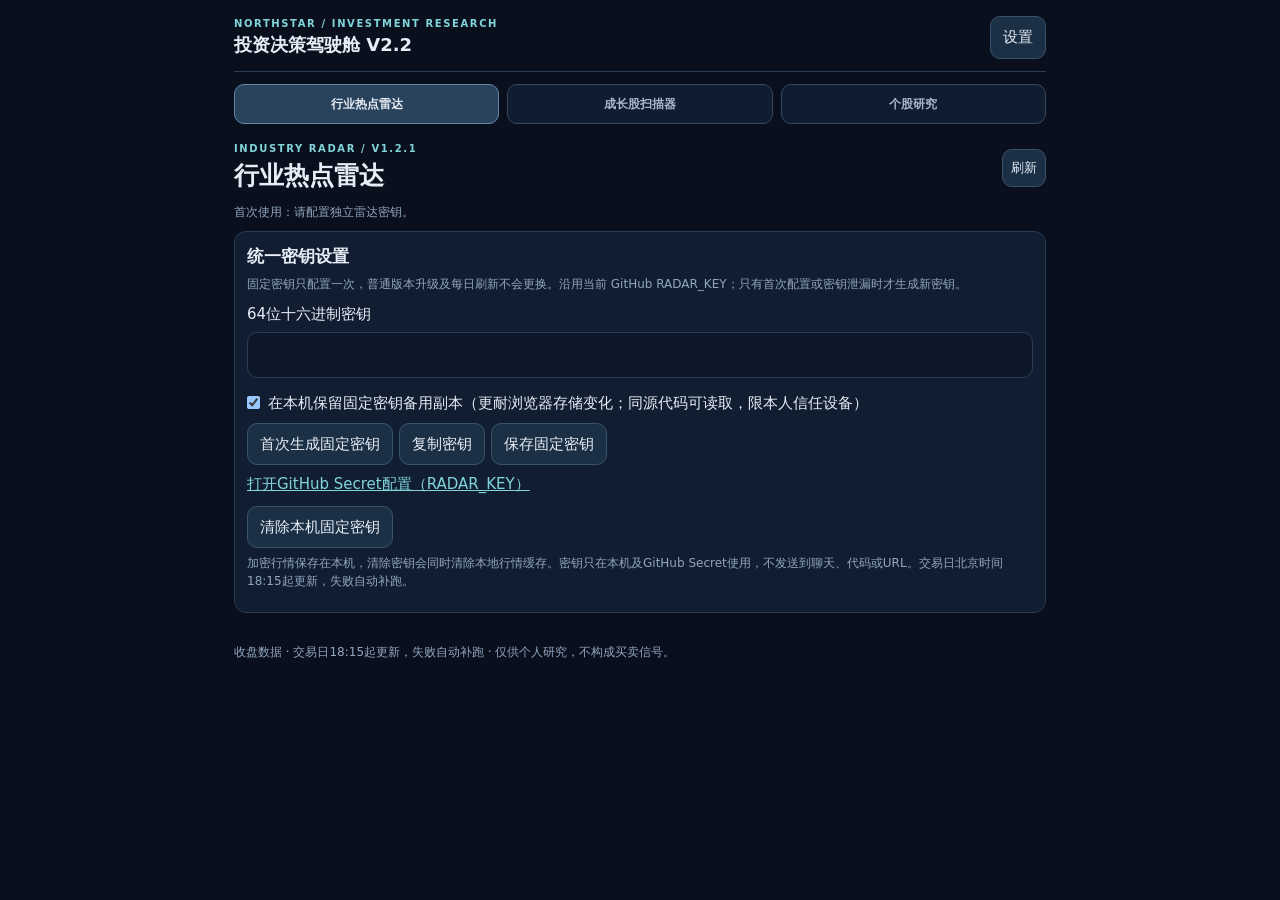
==== index.html @ 95a6fda1 "release: initialize empty watchlist once on main without resetting existing pool" ====
<!doctype html>
<html lang="zh-CN"><head>
<meta charset="UTF-8"><meta name="viewport" content="width=device-width,initial-scale=1,viewport-fit=cover">
<meta name="theme-color" content="#0b1324"><meta name="apple-mobile-web-app-capable" content="yes">
<meta name="apple-mobile-web-app-status-bar-style" content="black-translucent">
<meta name="apple-mobile-web-app-title" content="投资驾驶舱"><meta name="description" content="个人投资研究平台：行业热点雷达、成长股扫描器与个股研究">
<link rel="manifest" href="./manifest.webmanifest"><link rel="apple-touch-icon" href="./assets/icon-192.png">
<link rel="icon" href="./assets/icon.svg" type="image/svg+xml"><link rel="stylesheet" href="./radar-ui.css?v=2.2.0">
<title>投资决策驾驶舱</title></head><body>
<header class="radar-header"><div><div class="radar-eyebrow">NORTHSTAR / INVESTMENT RESEARCH</div><strong>投资决策驾驶舱 V2.2</strong></div><button id="settingsToggle" type="button" aria-label="设置" aria-expanded="false" aria-controls="radarSettings">设置</button></header><nav class="module-nav" aria-label="研究模块"><a href="./index.html" aria-current="page">行业热点雷达</a><a href="./growth.html">成长股扫描器</a><a href="./company.html">个股研究</a></nav>
<main id="radarRoot">
<div class="radar-row radar-title"><div><div class="radar-eyebrow">INDUSTRY RADAR / V1.2.1</div><h1>行业热点雷达</h1></div><button id="radarReload" type="button" class="radar-chip">刷新</button></div>
<p id="radarStatus" class="radar-muted" role="status">读取本机密钥…</p>
<section id="radarSettings" class="radar-panel" hidden><h2>统一密钥设置</h2><p class="radar-muted">固定密钥只配置一次，普通版本升级及每日刷新不会更换。沿用当前 GitHub RADAR_KEY；只有首次配置或密钥泄漏时才生成新密钥。</p><label for="radarKeyInput">64位十六进制密钥</label><input id="radarKeyInput" type="password" autocomplete="off" autocapitalize="off" spellcheck="false"><label style="display:flex;align-items:flex-start;gap:8px;margin:8px 0"><input id="radarRemember" type="checkbox" checked style="width:auto;margin:4px 0">在本机保留固定密钥备用副本（更耐浏览器存储变化；同源代码可读取，限本人信任设备）</label><div class="radar-actions"><button id="radarGenerate" type="button">首次生成固定密钥</button><button id="radarCopy" type="button">复制密钥</button><button id="radarSave" type="button">保存固定密钥</button></div><p><a href="https://github.com/winterous-bot/investment-cockpit/settings/secrets/actions/new" target="_blank" rel="noopener noreferrer">打开GitHub Secret配置（RADAR_KEY）</a></p><button id="radarClear" type="button">清除本机固定密钥</button><p class="radar-muted">加密行情保存在本机，清除密钥会同时清除本地行情缓存。密钥只在本机及GitHub Secret使用，不发送到聊天、代码或URL。交易日北京时间18:15起更新，失败自动补跑。</p></section>
<div id="radarContent"><p class="radar-muted">正在读取行业快照…</p></div>
<footer class="radar-muted">收盘数据 · 交易日18:15起更新，失败自动补跑 · 仅供个人研究，不构成买卖信号。</footer>
</main><script src="./snapshot-store.js?v=2.2.0" defer></script><script src="./watchlist-link.js?v=2.2.0" defer></script><script src="./radar-view.js?v=2.2.0" defer></script><script src="./industry-radar.js?v=2.2.0" defer></script></body></html>
---- radar-ui.css ----
:root{color-scheme:dark;--bg:#090f1c;--panel:#111e31;--line:#283c55;--text:#e6edf6;--muted:#91a6bf;--accent:#81d4da}
*{box-sizing:border-box}body{margin:0;background:var(--bg);color:var(--text);font:15px/1.5 system-ui,-apple-system,sans-serif;max-width:840px;margin-inline:auto;padding:env(safe-area-inset-top) max(14px,env(safe-area-inset-right)) env(safe-area-inset-bottom) max(14px,env(safe-area-inset-left))}
button,input{font:inherit;color:var(--text)}button{cursor:pointer;background:#1c3045;border:1px solid #39536a;border-radius:10px;padding:9px 12px}button:focus-visible,input:focus-visible,a:focus-visible{outline:2px solid var(--accent);outline-offset:2px}input{width:100%;background:#0c1727;border:1px solid var(--line);border-radius:10px;padding:11px;margin:6px 0}a{color:var(--accent)}[hidden]{display:none!important}h1{font-size:25px;line-height:1.2;margin:5px 0}h2{font-size:17px;margin:0}h3{font-size:15px;margin:5px 0 8px}p{margin:6px 0 10px}.radar-header{display:flex;justify-content:space-between;align-items:center;gap:10px;padding:16px 0 12px;border-bottom:1px solid var(--line)}.radar-header strong{font-size:18px}.radar-eyebrow{font-size:10px;font-weight:700;letter-spacing:1.6px;color:var(--accent)}.radar-title{margin:17px 0 7px}.radar-muted{color:var(--muted);font-size:12px}.radar-row{display:flex;align-items:center;justify-content:space-between;gap:8px}.radar-row b{font-size:16px}.radar-row strong{font-size:19px;white-space:nowrap;font-variant-numeric:tabular-nums}.radar-panel{background:var(--panel);border:1px solid var(--line);border-radius:12px;padding:12px;margin:10px 0}.radar-controls{position:sticky;top:0;z-index:2;background:var(--bg);padding:8px 0}.radar-levels,.radar-tabs,.radar-actions{display:flex;gap:6px;flex-wrap:wrap;margin-bottom:8px}.radar-levels .radar-chip{flex:1}.radar-tabs{display:grid;grid-template-columns:repeat(3,minmax(0,1fr))}.radar-chip{font-size:13px;min-height:38px;padding:7px 8px}.radar-chip.selected{background:var(--accent);color:#0b2531;border-color:var(--accent);font-weight:700}.radar-industry{display:block;width:100%;text-align:left;background:#0d1828;border:1px solid var(--line);border-radius:10px;margin:8px 0;padding:11px}.radar-metrics{display:grid;grid-template-columns:repeat(3,minmax(0,1fr));gap:6px;margin-top:8px}.radar-metric{display:flex;flex-direction:column;min-width:0}.radar-metric b{font-size:15px;font-variant-numeric:tabular-nums;white-space:nowrap}.radar-tags{display:flex;gap:4px;flex-wrap:wrap;margin-top:5px}.radar-tag{font-size:11px;color:var(--accent);border:1px solid var(--line);border-radius:5px;padding:1px 5px}.radar-up{color:#f18d89}.radar-down{color:#78c7a8}.radar-empty{border:1px dashed var(--line);padding:12px;border-radius:8px;color:var(--muted);margin:10px 0}.radar-dialog{background:var(--bg);border:1px solid var(--line);border-radius:14px;color:var(--text);width:min(94vw,740px);max-height:88dvh;padding:14px;overflow:auto}.radar-dialog::backdrop{background:#000a}.radar-dialog>button{float:right}.radar-dialog h2{padding-right:65px}.radar-range{display:flex;justify-content:space-between;font-size:11px;color:var(--muted)}.radar-stock,.radar-history{display:flex;flex-direction:column;gap:3px;border-bottom:1px solid var(--line);padding:8px 0}.radar-stock:last-child,.radar-history:last-child{border-bottom:0}footer{padding:20px 0 30px}@media(min-width:600px){.radar-tabs{grid-template-columns:repeat(5,minmax(0,1fr))}}

.module-nav{display:grid;grid-template-columns:repeat(3,minmax(0,1fr));gap:8px;margin:12px 0 4px}.module-nav a{text-align:center;text-decoration:none;color:#a7b8ca;background:#101d30;border:1px solid #344962;padding:10px 3px;border-radius:10px;font-size:12px;font-weight:600}.module-nav a[aria-current=page]{color:#e6edf6;background:#29435c;border-color:#6387ab}.radar-tabs .radar-chip{background:#25263e;border-color:#4b466a;color:#c5bce9}.radar-tabs .radar-chip.selected{background:#b8a4eb;border-color:#b8a4eb;color:#24183d;font-weight:700}.radar-levels{padding-bottom:7px;border-bottom:1px solid var(--line)}
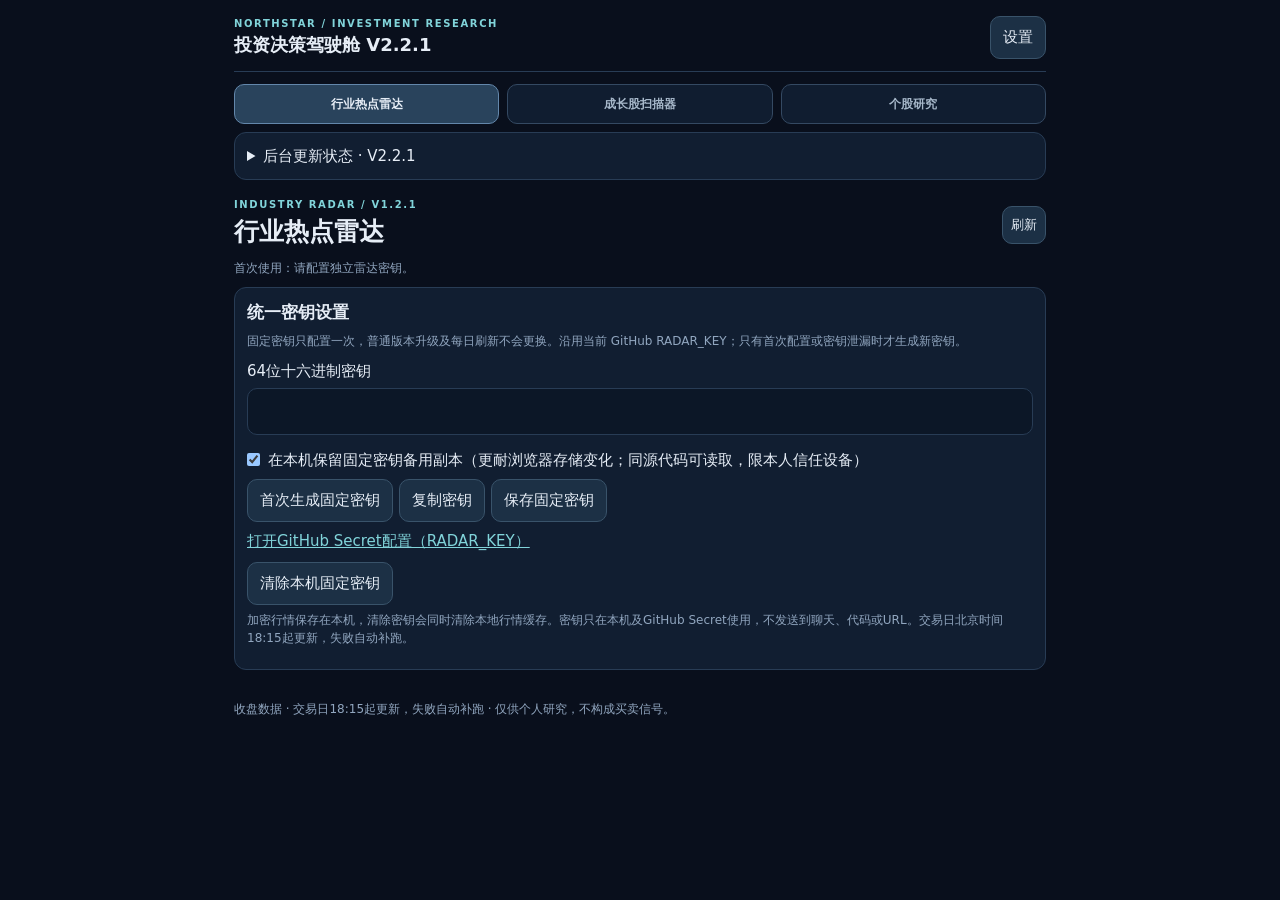
==== commit aee79c3d: "feat: V2.2.1 unified research refresh, authenticated freshness and recovery" ====
--- a/index.html
+++ b/index.html
@@ -5,13 +5,13 @@
 <meta name="apple-mobile-web-app-status-bar-style" content="black-translucent">
 <meta name="apple-mobile-web-app-title" content="投资驾驶舱"><meta name="description" content="个人投资研究平台：行业热点雷达、成长股扫描器与个股研究">
 <link rel="manifest" href="./manifest.webmanifest"><link rel="apple-touch-icon" href="./assets/icon-192.png">
-<link rel="icon" href="./assets/icon.svg" type="image/svg+xml"><link rel="stylesheet" href="./radar-ui.css?v=2.2.0">
+<link rel="icon" href="./assets/icon.svg" type="image/svg+xml"><link rel="stylesheet" href="./radar-ui.css?v=2.2.1">
 <title>投资决策驾驶舱</title></head><body>
-<header class="radar-header"><div><div class="radar-eyebrow">NORTHSTAR / INVESTMENT RESEARCH</div><strong>投资决策驾驶舱 V2.2</strong></div><button id="settingsToggle" type="button" aria-label="设置" aria-expanded="false" aria-controls="radarSettings">设置</button></header><nav class="module-nav" aria-label="研究模块"><a href="./index.html" aria-current="page">行业热点雷达</a><a href="./growth.html">成长股扫描器</a><a href="./company.html">个股研究</a></nav>
+<header class="radar-header"><div><div class="radar-eyebrow">NORTHSTAR / INVESTMENT RESEARCH</div><strong>投资决策驾驶舱 V2.2.1</strong></div><button id="settingsToggle" type="button" aria-label="设置" aria-expanded="false" aria-controls="radarSettings">设置</button></header><nav class="module-nav" aria-label="研究模块"><a href="./index.html" aria-current="page">行业热点雷达</a><a href="./growth.html">成长股扫描器</a><a href="./company.html">个股研究</a></nav>
 <main id="radarRoot">
 <div class="radar-row radar-title"><div><div class="radar-eyebrow">INDUSTRY RADAR / V1.2.1</div><h1>行业热点雷达</h1></div><button id="radarReload" type="button" class="radar-chip">刷新</button></div>
 <p id="radarStatus" class="radar-muted" role="status">读取本机密钥…</p>
 <section id="radarSettings" class="radar-panel" hidden><h2>统一密钥设置</h2><p class="radar-muted">固定密钥只配置一次，普通版本升级及每日刷新不会更换。沿用当前 GitHub RADAR_KEY；只有首次配置或密钥泄漏时才生成新密钥。</p><label for="radarKeyInput">64位十六进制密钥</label><input id="radarKeyInput" type="password" autocomplete="off" autocapitalize="off" spellcheck="false"><label style="display:flex;align-items:flex-start;gap:8px;margin:8px 0"><input id="radarRemember" type="checkbox" checked style="width:auto;margin:4px 0">在本机保留固定密钥备用副本（更耐浏览器存储变化；同源代码可读取，限本人信任设备）</label><div class="radar-actions"><button id="radarGenerate" type="button">首次生成固定密钥</button><button id="radarCopy" type="button">复制密钥</button><button id="radarSave" type="button">保存固定密钥</button></div><p><a href="https://github.com/winterous-bot/investment-cockpit/settings/secrets/actions/new" target="_blank" rel="noopener noreferrer">打开GitHub Secret配置（RADAR_KEY）</a></p><button id="radarClear" type="button">清除本机固定密钥</button><p class="radar-muted">加密行情保存在本机，清除密钥会同时清除本地行情缓存。密钥只在本机及GitHub Secret使用，不发送到聊天、代码或URL。交易日北京时间18:15起更新，失败自动补跑。</p></section>
 <div id="radarContent"><p class="radar-muted">正在读取行业快照…</p></div>
 <footer class="radar-muted">收盘数据 · 交易日18:15起更新，失败自动补跑 · 仅供个人研究，不构成买卖信号。</footer>
-</main><script src="./snapshot-store.js?v=2.2.0" defer></script><script src="./watchlist-link.js?v=2.2.0" defer></script><script src="./radar-view.js?v=2.2.0" defer></script><script src="./industry-radar.js?v=2.2.0" defer></script></body></html>
+</main><script src="./snapshot-store.js?v=2.2.1" defer></script><script src="./watchlist-link.js?v=2.2.1" defer></script><script src="./radar-view.js?v=2.2.1" defer></script><script src="./industry-radar.js?v=2.2.1" defer></script><script src="./update-status.js?v=2.2.1" defer></script></body></html>
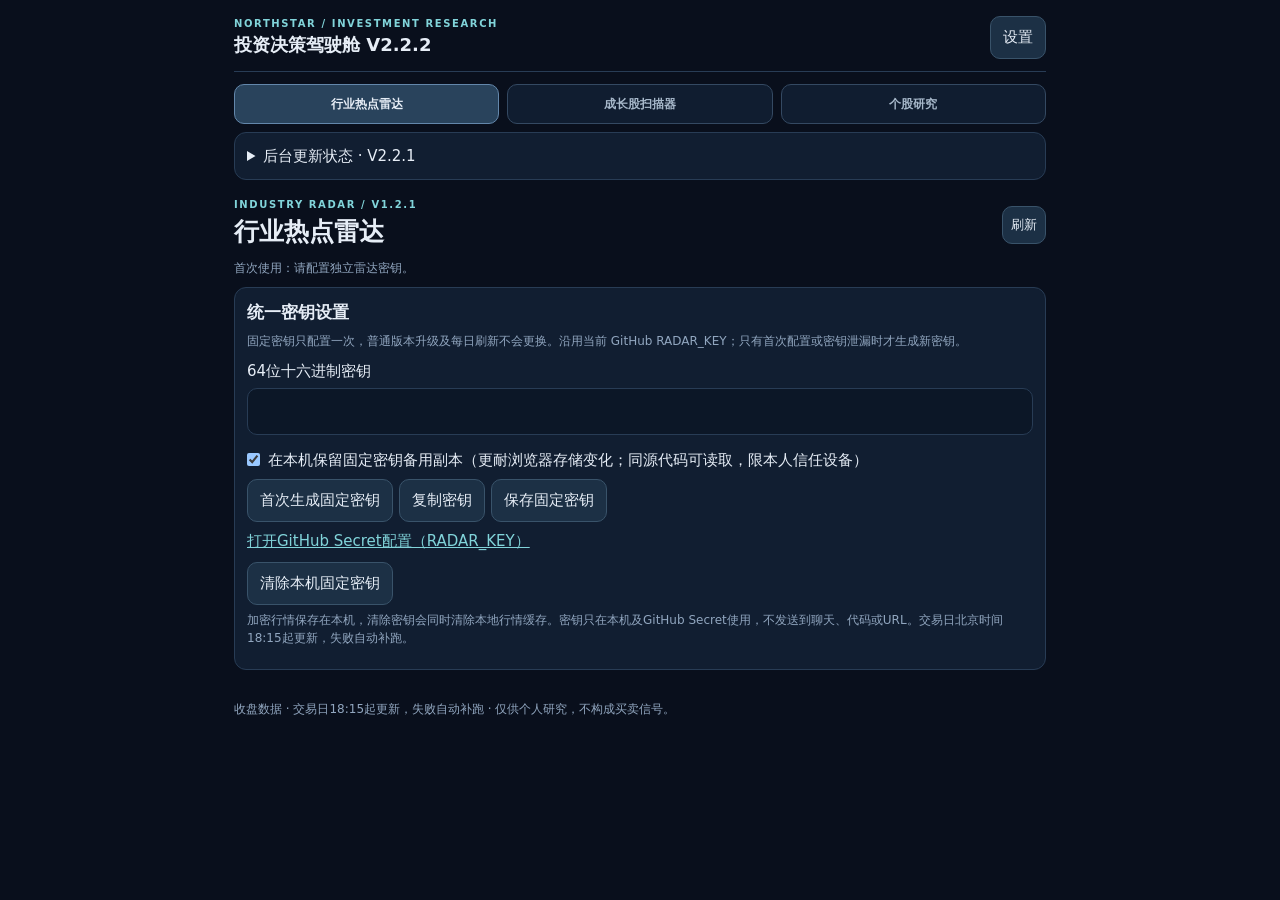
==== commit e10edc9b: "feat: watchlist V1.2 signed one-click sync gateway and mobile pending state" ====
--- a/index.html
+++ b/index.html
@@ -5,13 +5,13 @@
 <meta name="apple-mobile-web-app-status-bar-style" content="black-translucent">
 <meta name="apple-mobile-web-app-title" content="投资驾驶舱"><meta name="description" content="个人投资研究平台：行业热点雷达、成长股扫描器与个股研究">
 <link rel="manifest" href="./manifest.webmanifest"><link rel="apple-touch-icon" href="./assets/icon-192.png">
-<link rel="icon" href="./assets/icon.svg" type="image/svg+xml"><link rel="stylesheet" href="./radar-ui.css?v=2.2.1">
+<link rel="icon" href="./assets/icon.svg" type="image/svg+xml"><link rel="stylesheet" href="./radar-ui.css?v=2.2.2">
 <title>投资决策驾驶舱</title></head><body>
-<header class="radar-header"><div><div class="radar-eyebrow">NORTHSTAR / INVESTMENT RESEARCH</div><strong>投资决策驾驶舱 V2.2.1</strong></div><button id="settingsToggle" type="button" aria-label="设置" aria-expanded="false" aria-controls="radarSettings">设置</button></header><nav class="module-nav" aria-label="研究模块"><a href="./index.html" aria-current="page">行业热点雷达</a><a href="./growth.html">成长股扫描器</a><a href="./company.html">个股研究</a></nav>
+<header class="radar-header"><div><div class="radar-eyebrow">NORTHSTAR / INVESTMENT RESEARCH</div><strong>投资决策驾驶舱 V2.2.2</strong></div><button id="settingsToggle" type="button" aria-label="设置" aria-expanded="false" aria-controls="radarSettings">设置</button></header><nav class="module-nav" aria-label="研究模块"><a href="./index.html" aria-current="page">行业热点雷达</a><a href="./growth.html">成长股扫描器</a><a href="./company.html">个股研究</a></nav>
 <main id="radarRoot">
 <div class="radar-row radar-title"><div><div class="radar-eyebrow">INDUSTRY RADAR / V1.2.1</div><h1>行业热点雷达</h1></div><button id="radarReload" type="button" class="radar-chip">刷新</button></div>
 <p id="radarStatus" class="radar-muted" role="status">读取本机密钥…</p>
 <section id="radarSettings" class="radar-panel" hidden><h2>统一密钥设置</h2><p class="radar-muted">固定密钥只配置一次，普通版本升级及每日刷新不会更换。沿用当前 GitHub RADAR_KEY；只有首次配置或密钥泄漏时才生成新密钥。</p><label for="radarKeyInput">64位十六进制密钥</label><input id="radarKeyInput" type="password" autocomplete="off" autocapitalize="off" spellcheck="false"><label style="display:flex;align-items:flex-start;gap:8px;margin:8px 0"><input id="radarRemember" type="checkbox" checked style="width:auto;margin:4px 0">在本机保留固定密钥备用副本（更耐浏览器存储变化；同源代码可读取，限本人信任设备）</label><div class="radar-actions"><button id="radarGenerate" type="button">首次生成固定密钥</button><button id="radarCopy" type="button">复制密钥</button><button id="radarSave" type="button">保存固定密钥</button></div><p><a href="https://github.com/winterous-bot/investment-cockpit/settings/secrets/actions/new" target="_blank" rel="noopener noreferrer">打开GitHub Secret配置（RADAR_KEY）</a></p><button id="radarClear" type="button">清除本机固定密钥</button><p class="radar-muted">加密行情保存在本机，清除密钥会同时清除本地行情缓存。密钥只在本机及GitHub Secret使用，不发送到聊天、代码或URL。交易日北京时间18:15起更新，失败自动补跑。</p></section>
 <div id="radarContent"><p class="radar-muted">正在读取行业快照…</p></div>
 <footer class="radar-muted">收盘数据 · 交易日18:15起更新，失败自动补跑 · 仅供个人研究，不构成买卖信号。</footer>
-</main><script src="./snapshot-store.js?v=2.2.1" defer></script><script src="./watchlist-link.js?v=2.2.1" defer></script><script src="./radar-view.js?v=2.2.1" defer></script><script src="./industry-radar.js?v=2.2.1" defer></script><script src="./update-status.js?v=2.2.1" defer></script></body></html>
+</main><script src="./snapshot-store.js?v=2.2.2" defer></script><script src="./watchlist-link.js?v=2.2.2" defer></script><script src="./radar-view.js?v=2.2.2" defer></script><script src="./industry-radar.js?v=2.2.2" defer></script><script src="./update-status.js?v=2.2.2" defer></script></body></html>
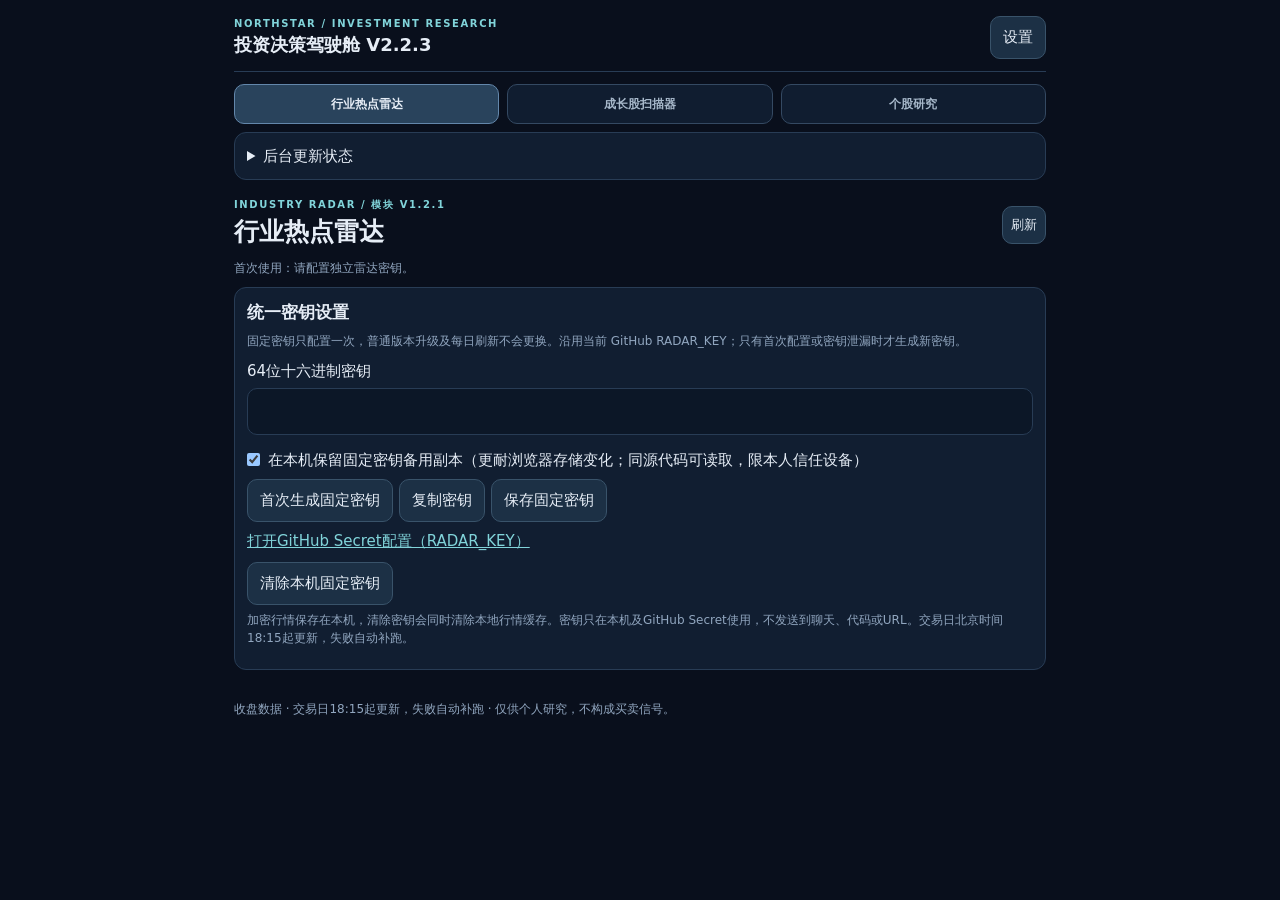
==== commit 28305001: "release: V2.2.3 maintenance consistency and safe local state cleanup" ====
--- a/index.html
+++ b/index.html
@@ -5,13 +5,13 @@
 <meta name="apple-mobile-web-app-status-bar-style" content="black-translucent">
 <meta name="apple-mobile-web-app-title" content="投资驾驶舱"><meta name="description" content="个人投资研究平台：行业热点雷达、成长股扫描器与个股研究">
 <link rel="manifest" href="./manifest.webmanifest"><link rel="apple-touch-icon" href="./assets/icon-192.png">
-<link rel="icon" href="./assets/icon.svg" type="image/svg+xml"><link rel="stylesheet" href="./radar-ui.css?v=2.2.2">
+<link rel="icon" href="./assets/icon.svg" type="image/svg+xml"><link rel="stylesheet" href="./radar-ui.css?v=2.2.3">
 <title>投资决策驾驶舱</title></head><body>
-<header class="radar-header"><div><div class="radar-eyebrow">NORTHSTAR / INVESTMENT RESEARCH</div><strong>投资决策驾驶舱 V2.2.2</strong></div><button id="settingsToggle" type="button" aria-label="设置" aria-expanded="false" aria-controls="radarSettings">设置</button></header><nav class="module-nav" aria-label="研究模块"><a href="./index.html" aria-current="page">行业热点雷达</a><a href="./growth.html">成长股扫描器</a><a href="./company.html">个股研究</a></nav>
+<header class="radar-header"><div><div class="radar-eyebrow">NORTHSTAR / INVESTMENT RESEARCH</div><strong>投资决策驾驶舱 V2.2.3</strong></div><button id="settingsToggle" type="button" aria-label="设置" aria-expanded="false" aria-controls="radarSettings">设置</button></header><nav class="module-nav" aria-label="研究模块"><a href="./index.html" aria-current="page">行业热点雷达</a><a href="./growth.html">成长股扫描器</a><a href="./company.html">个股研究</a></nav>
 <main id="radarRoot">
-<div class="radar-row radar-title"><div><div class="radar-eyebrow">INDUSTRY RADAR / V1.2.1</div><h1>行业热点雷达</h1></div><button id="radarReload" type="button" class="radar-chip">刷新</button></div>
+<div class="radar-row radar-title"><div><div class="radar-eyebrow">INDUSTRY RADAR / 模块 V1.2.1</div><h1>行业热点雷达</h1></div><button id="radarReload" type="button" class="radar-chip">刷新</button></div>
 <p id="radarStatus" class="radar-muted" role="status">读取本机密钥…</p>
 <section id="radarSettings" class="radar-panel" hidden><h2>统一密钥设置</h2><p class="radar-muted">固定密钥只配置一次，普通版本升级及每日刷新不会更换。沿用当前 GitHub RADAR_KEY；只有首次配置或密钥泄漏时才生成新密钥。</p><label for="radarKeyInput">64位十六进制密钥</label><input id="radarKeyInput" type="password" autocomplete="off" autocapitalize="off" spellcheck="false"><label style="display:flex;align-items:flex-start;gap:8px;margin:8px 0"><input id="radarRemember" type="checkbox" checked style="width:auto;margin:4px 0">在本机保留固定密钥备用副本（更耐浏览器存储变化；同源代码可读取，限本人信任设备）</label><div class="radar-actions"><button id="radarGenerate" type="button">首次生成固定密钥</button><button id="radarCopy" type="button">复制密钥</button><button id="radarSave" type="button">保存固定密钥</button></div><p><a href="https://github.com/winterous-bot/investment-cockpit/settings/secrets/actions/new" target="_blank" rel="noopener noreferrer">打开GitHub Secret配置（RADAR_KEY）</a></p><button id="radarClear" type="button">清除本机固定密钥</button><p class="radar-muted">加密行情保存在本机，清除密钥会同时清除本地行情缓存。密钥只在本机及GitHub Secret使用，不发送到聊天、代码或URL。交易日北京时间18:15起更新，失败自动补跑。</p></section>
 <div id="radarContent"><p class="radar-muted">正在读取行业快照…</p></div>
 <footer class="radar-muted">收盘数据 · 交易日18:15起更新，失败自动补跑 · 仅供个人研究，不构成买卖信号。</footer>
-</main><script src="./snapshot-store.js?v=2.2.2" defer></script><script src="./watchlist-link.js?v=2.2.2" defer></script><script src="./radar-view.js?v=2.2.2" defer></script><script src="./industry-radar.js?v=2.2.2" defer></script><script src="./update-status.js?v=2.2.2" defer></script></body></html>
+</main><script src="./snapshot-store.js?v=2.2.3" defer></script><script src="./watchlist-link.js?v=2.2.3" defer></script><script src="./radar-view.js?v=2.2.3" defer></script><script src="./industry-radar.js?v=2.2.3" defer></script><script src="./update-status.js?v=2.2.3" defer></script></body></html>
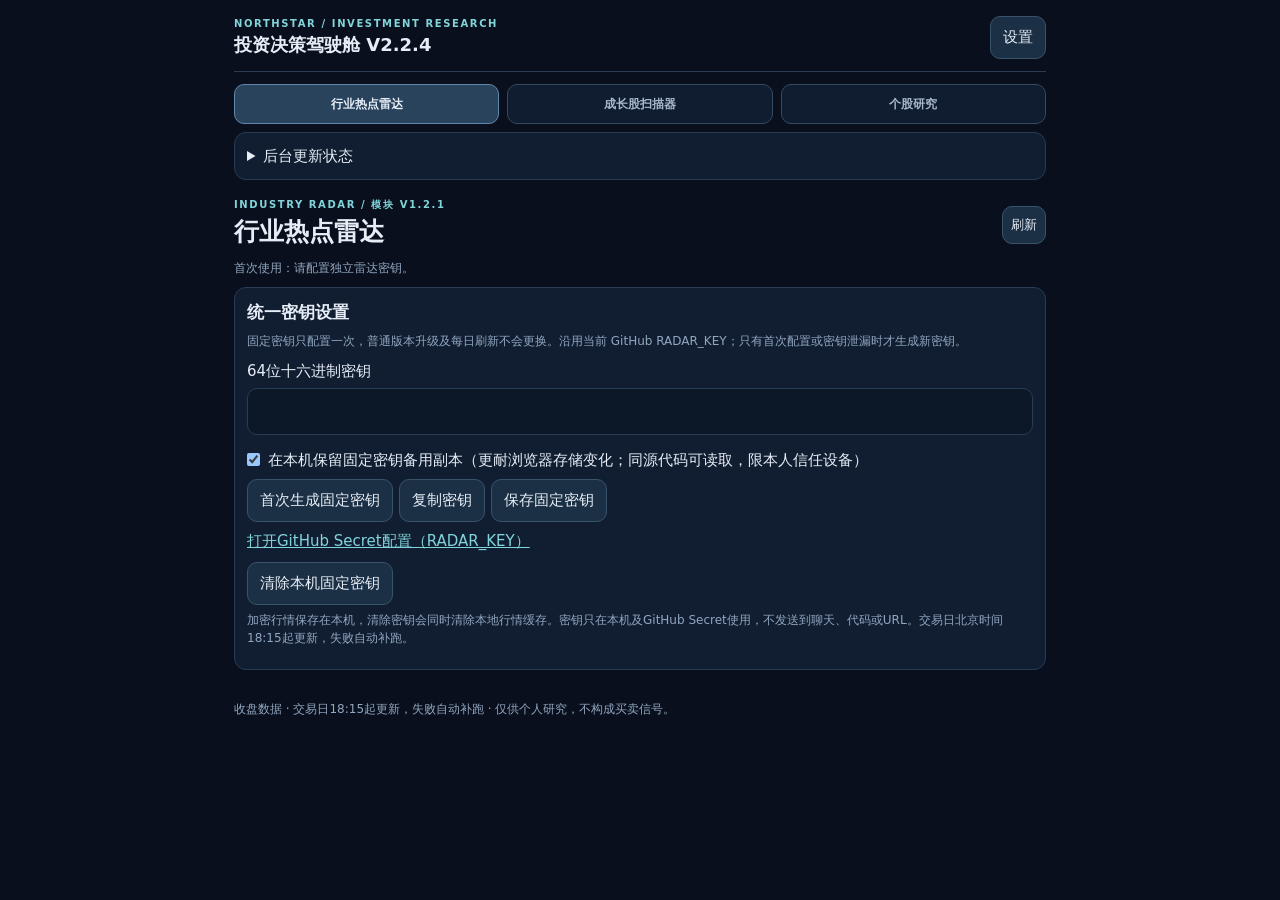
==== commit 0be6d053: "release: V2.2.4 collapse growth scanner advanced filters by default" ====
--- a/index.html
+++ b/index.html
@@ -5,13 +5,13 @@
 <meta name="apple-mobile-web-app-status-bar-style" content="black-translucent">
 <meta name="apple-mobile-web-app-title" content="投资驾驶舱"><meta name="description" content="个人投资研究平台：行业热点雷达、成长股扫描器与个股研究">
 <link rel="manifest" href="./manifest.webmanifest"><link rel="apple-touch-icon" href="./assets/icon-192.png">
-<link rel="icon" href="./assets/icon.svg" type="image/svg+xml"><link rel="stylesheet" href="./radar-ui.css?v=2.2.3">
+<link rel="icon" href="./assets/icon.svg" type="image/svg+xml"><link rel="stylesheet" href="./radar-ui.css?v=2.2.4">
 <title>投资决策驾驶舱</title></head><body>
-<header class="radar-header"><div><div class="radar-eyebrow">NORTHSTAR / INVESTMENT RESEARCH</div><strong>投资决策驾驶舱 V2.2.3</strong></div><button id="settingsToggle" type="button" aria-label="设置" aria-expanded="false" aria-controls="radarSettings">设置</button></header><nav class="module-nav" aria-label="研究模块"><a href="./index.html" aria-current="page">行业热点雷达</a><a href="./growth.html">成长股扫描器</a><a href="./company.html">个股研究</a></nav>
+<header class="radar-header"><div><div class="radar-eyebrow">NORTHSTAR / INVESTMENT RESEARCH</div><strong>投资决策驾驶舱 V2.2.4</strong></div><button id="settingsToggle" type="button" aria-label="设置" aria-expanded="false" aria-controls="radarSettings">设置</button></header><nav class="module-nav" aria-label="研究模块"><a href="./index.html" aria-current="page">行业热点雷达</a><a href="./growth.html">成长股扫描器</a><a href="./company.html">个股研究</a></nav>
 <main id="radarRoot">
 <div class="radar-row radar-title"><div><div class="radar-eyebrow">INDUSTRY RADAR / 模块 V1.2.1</div><h1>行业热点雷达</h1></div><button id="radarReload" type="button" class="radar-chip">刷新</button></div>
 <p id="radarStatus" class="radar-muted" role="status">读取本机密钥…</p>
 <section id="radarSettings" class="radar-panel" hidden><h2>统一密钥设置</h2><p class="radar-muted">固定密钥只配置一次，普通版本升级及每日刷新不会更换。沿用当前 GitHub RADAR_KEY；只有首次配置或密钥泄漏时才生成新密钥。</p><label for="radarKeyInput">64位十六进制密钥</label><input id="radarKeyInput" type="password" autocomplete="off" autocapitalize="off" spellcheck="false"><label style="display:flex;align-items:flex-start;gap:8px;margin:8px 0"><input id="radarRemember" type="checkbox" checked style="width:auto;margin:4px 0">在本机保留固定密钥备用副本（更耐浏览器存储变化；同源代码可读取，限本人信任设备）</label><div class="radar-actions"><button id="radarGenerate" type="button">首次生成固定密钥</button><button id="radarCopy" type="button">复制密钥</button><button id="radarSave" type="button">保存固定密钥</button></div><p><a href="https://github.com/winterous-bot/investment-cockpit/settings/secrets/actions/new" target="_blank" rel="noopener noreferrer">打开GitHub Secret配置（RADAR_KEY）</a></p><button id="radarClear" type="button">清除本机固定密钥</button><p class="radar-muted">加密行情保存在本机，清除密钥会同时清除本地行情缓存。密钥只在本机及GitHub Secret使用，不发送到聊天、代码或URL。交易日北京时间18:15起更新，失败自动补跑。</p></section>
 <div id="radarContent"><p class="radar-muted">正在读取行业快照…</p></div>
 <footer class="radar-muted">收盘数据 · 交易日18:15起更新，失败自动补跑 · 仅供个人研究，不构成买卖信号。</footer>
-</main><script src="./snapshot-store.js?v=2.2.3" defer></script><script src="./watchlist-link.js?v=2.2.3" defer></script><script src="./radar-view.js?v=2.2.3" defer></script><script src="./industry-radar.js?v=2.2.3" defer></script><script src="./update-status.js?v=2.2.3" defer></script></body></html>
+</main><script src="./snapshot-store.js?v=2.2.4" defer></script><script src="./watchlist-link.js?v=2.2.4" defer></script><script src="./radar-view.js?v=2.2.4" defer></script><script src="./industry-radar.js?v=2.2.4" defer></script><script src="./update-status.js?v=2.2.4" defer></script></body></html>
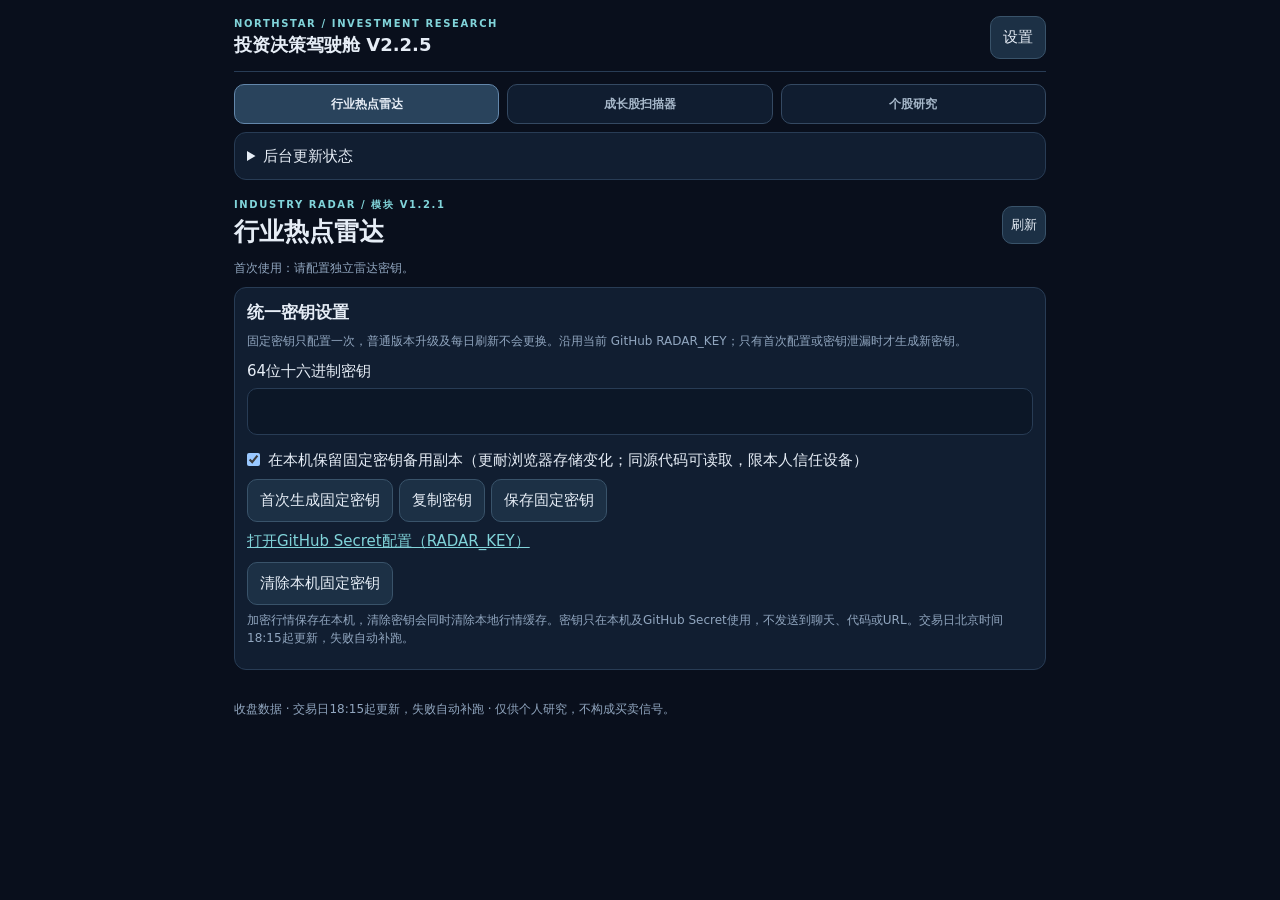
==== commit 0aa14e49: "release: V2.2.5 align growth search and sort in compact single row" ====
--- a/index.html
+++ b/index.html
@@ -5,13 +5,13 @@
 <meta name="apple-mobile-web-app-status-bar-style" content="black-translucent">
 <meta name="apple-mobile-web-app-title" content="投资驾驶舱"><meta name="description" content="个人投资研究平台：行业热点雷达、成长股扫描器与个股研究">
 <link rel="manifest" href="./manifest.webmanifest"><link rel="apple-touch-icon" href="./assets/icon-192.png">
-<link rel="icon" href="./assets/icon.svg" type="image/svg+xml"><link rel="stylesheet" href="./radar-ui.css?v=2.2.4">
+<link rel="icon" href="./assets/icon.svg" type="image/svg+xml"><link rel="stylesheet" href="./radar-ui.css?v=2.2.5">
 <title>投资决策驾驶舱</title></head><body>
-<header class="radar-header"><div><div class="radar-eyebrow">NORTHSTAR / INVESTMENT RESEARCH</div><strong>投资决策驾驶舱 V2.2.4</strong></div><button id="settingsToggle" type="button" aria-label="设置" aria-expanded="false" aria-controls="radarSettings">设置</button></header><nav class="module-nav" aria-label="研究模块"><a href="./index.html" aria-current="page">行业热点雷达</a><a href="./growth.html">成长股扫描器</a><a href="./company.html">个股研究</a></nav>
+<header class="radar-header"><div><div class="radar-eyebrow">NORTHSTAR / INVESTMENT RESEARCH</div><strong>投资决策驾驶舱 V2.2.5</strong></div><button id="settingsToggle" type="button" aria-label="设置" aria-expanded="false" aria-controls="radarSettings">设置</button></header><nav class="module-nav" aria-label="研究模块"><a href="./index.html" aria-current="page">行业热点雷达</a><a href="./growth.html">成长股扫描器</a><a href="./company.html">个股研究</a></nav>
 <main id="radarRoot">
 <div class="radar-row radar-title"><div><div class="radar-eyebrow">INDUSTRY RADAR / 模块 V1.2.1</div><h1>行业热点雷达</h1></div><button id="radarReload" type="button" class="radar-chip">刷新</button></div>
 <p id="radarStatus" class="radar-muted" role="status">读取本机密钥…</p>
 <section id="radarSettings" class="radar-panel" hidden><h2>统一密钥设置</h2><p class="radar-muted">固定密钥只配置一次，普通版本升级及每日刷新不会更换。沿用当前 GitHub RADAR_KEY；只有首次配置或密钥泄漏时才生成新密钥。</p><label for="radarKeyInput">64位十六进制密钥</label><input id="radarKeyInput" type="password" autocomplete="off" autocapitalize="off" spellcheck="false"><label style="display:flex;align-items:flex-start;gap:8px;margin:8px 0"><input id="radarRemember" type="checkbox" checked style="width:auto;margin:4px 0">在本机保留固定密钥备用副本（更耐浏览器存储变化；同源代码可读取，限本人信任设备）</label><div class="radar-actions"><button id="radarGenerate" type="button">首次生成固定密钥</button><button id="radarCopy" type="button">复制密钥</button><button id="radarSave" type="button">保存固定密钥</button></div><p><a href="https://github.com/winterous-bot/investment-cockpit/settings/secrets/actions/new" target="_blank" rel="noopener noreferrer">打开GitHub Secret配置（RADAR_KEY）</a></p><button id="radarClear" type="button">清除本机固定密钥</button><p class="radar-muted">加密行情保存在本机，清除密钥会同时清除本地行情缓存。密钥只在本机及GitHub Secret使用，不发送到聊天、代码或URL。交易日北京时间18:15起更新，失败自动补跑。</p></section>
 <div id="radarContent"><p class="radar-muted">正在读取行业快照…</p></div>
 <footer class="radar-muted">收盘数据 · 交易日18:15起更新，失败自动补跑 · 仅供个人研究，不构成买卖信号。</footer>
-</main><script src="./snapshot-store.js?v=2.2.4" defer></script><script src="./watchlist-link.js?v=2.2.4" defer></script><script src="./radar-view.js?v=2.2.4" defer></script><script src="./industry-radar.js?v=2.2.4" defer></script><script src="./update-status.js?v=2.2.4" defer></script></body></html>
+</main><script src="./snapshot-store.js?v=2.2.5" defer></script><script src="./watchlist-link.js?v=2.2.5" defer></script><script src="./radar-view.js?v=2.2.5" defer></script><script src="./industry-radar.js?v=2.2.5" defer></script><script src="./update-status.js?v=2.2.5" defer></script></body></html>
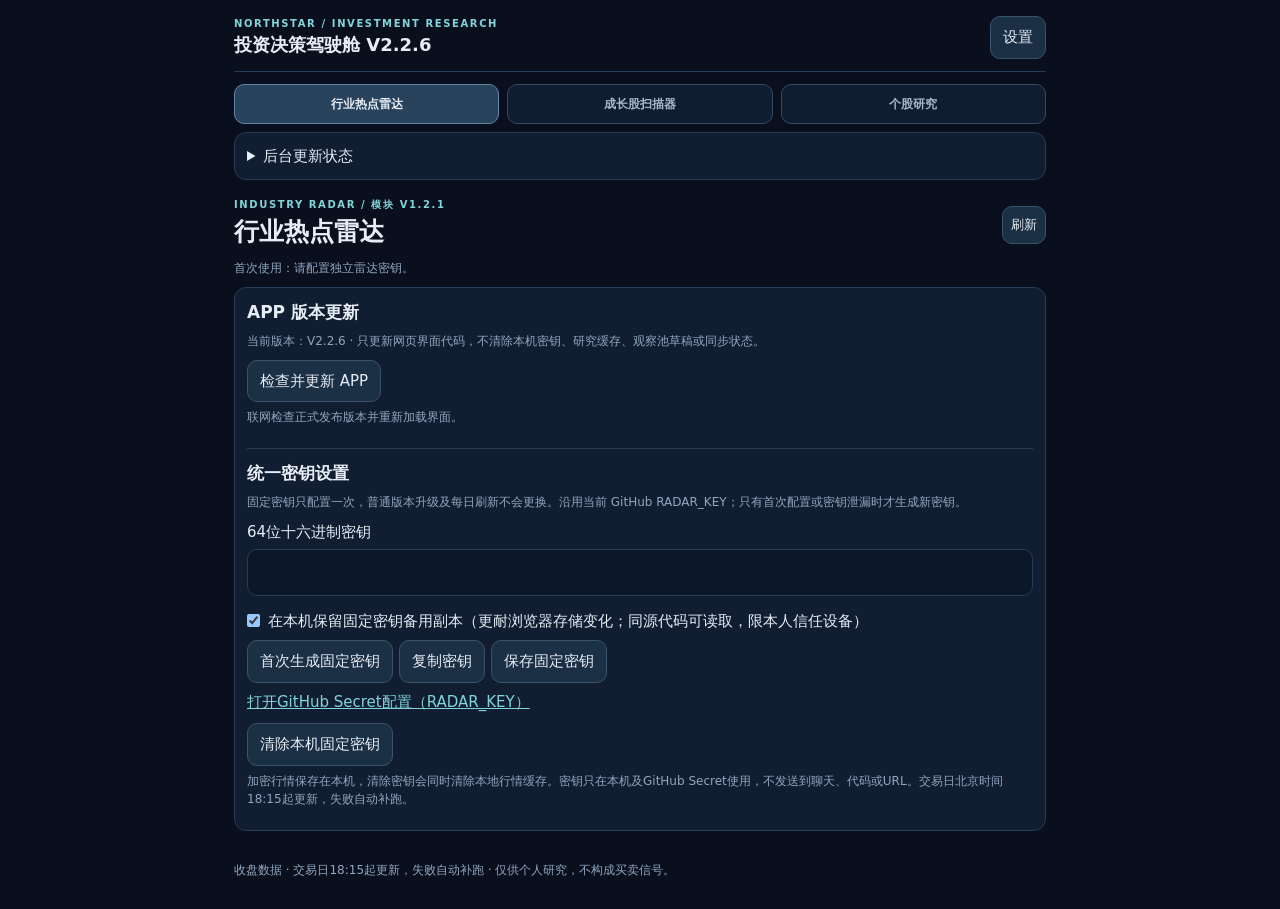
==== commit 80402641: "release: V2.2.6 add safe app code updater and fresh network navigation" ====
--- a/index.html
+++ b/index.html
@@ -5,13 +5,13 @@
 <meta name="apple-mobile-web-app-status-bar-style" content="black-translucent">
 <meta name="apple-mobile-web-app-title" content="投资驾驶舱"><meta name="description" content="个人投资研究平台：行业热点雷达、成长股扫描器与个股研究">
 <link rel="manifest" href="./manifest.webmanifest"><link rel="apple-touch-icon" href="./assets/icon-192.png">
-<link rel="icon" href="./assets/icon.svg" type="image/svg+xml"><link rel="stylesheet" href="./radar-ui.css?v=2.2.5">
-<title>投资决策驾驶舱</title></head><body>
-<header class="radar-header"><div><div class="radar-eyebrow">NORTHSTAR / INVESTMENT RESEARCH</div><strong>投资决策驾驶舱 V2.2.5</strong></div><button id="settingsToggle" type="button" aria-label="设置" aria-expanded="false" aria-controls="radarSettings">设置</button></header><nav class="module-nav" aria-label="研究模块"><a href="./index.html" aria-current="page">行业热点雷达</a><a href="./growth.html">成长股扫描器</a><a href="./company.html">个股研究</a></nav>
+<link rel="icon" href="./assets/icon.svg" type="image/svg+xml"><link rel="stylesheet" href="./radar-ui.css?v=2.2.6">
+<meta name="northstar-app-version" content="2.2.6"><title>投资决策驾驶舱</title></head><body>
+<header class="radar-header"><div><div class="radar-eyebrow">NORTHSTAR / INVESTMENT RESEARCH</div><strong>投资决策驾驶舱 V2.2.6</strong></div><button id="settingsToggle" type="button" aria-label="设置" aria-expanded="false" aria-controls="radarSettings">设置</button></header><nav class="module-nav" aria-label="研究模块"><a href="./index.html" aria-current="page">行业热点雷达</a><a href="./growth.html">成长股扫描器</a><a href="./company.html">个股研究</a></nav>
 <main id="radarRoot">
 <div class="radar-row radar-title"><div><div class="radar-eyebrow">INDUSTRY RADAR / 模块 V1.2.1</div><h1>行业热点雷达</h1></div><button id="radarReload" type="button" class="radar-chip">刷新</button></div>
 <p id="radarStatus" class="radar-muted" role="status">读取本机密钥…</p>
-<section id="radarSettings" class="radar-panel" hidden><h2>统一密钥设置</h2><p class="radar-muted">固定密钥只配置一次，普通版本升级及每日刷新不会更换。沿用当前 GitHub RADAR_KEY；只有首次配置或密钥泄漏时才生成新密钥。</p><label for="radarKeyInput">64位十六进制密钥</label><input id="radarKeyInput" type="password" autocomplete="off" autocapitalize="off" spellcheck="false"><label style="display:flex;align-items:flex-start;gap:8px;margin:8px 0"><input id="radarRemember" type="checkbox" checked style="width:auto;margin:4px 0">在本机保留固定密钥备用副本（更耐浏览器存储变化；同源代码可读取，限本人信任设备）</label><div class="radar-actions"><button id="radarGenerate" type="button">首次生成固定密钥</button><button id="radarCopy" type="button">复制密钥</button><button id="radarSave" type="button">保存固定密钥</button></div><p><a href="https://github.com/winterous-bot/investment-cockpit/settings/secrets/actions/new" target="_blank" rel="noopener noreferrer">打开GitHub Secret配置（RADAR_KEY）</a></p><button id="radarClear" type="button">清除本机固定密钥</button><p class="radar-muted">加密行情保存在本机，清除密钥会同时清除本地行情缓存。密钥只在本机及GitHub Secret使用，不发送到聊天、代码或URL。交易日北京时间18:15起更新，失败自动补跑。</p></section>
+<section id="radarSettings" class="radar-panel" hidden><section aria-labelledby="appUpdateTitle" style="padding-bottom:12px;margin-bottom:12px;border-bottom:1px solid var(--line)"><h2 id="appUpdateTitle">APP 版本更新</h2><p class="radar-muted">当前版本：V<span id="appCurrentVersion">2.2.6</span> · 只更新网页界面代码，不清除本机密钥、研究缓存、观察池草稿或同步状态。</p><button id="appUpdate" type="button">检查并更新 APP</button><p id="appUpdateStatus" class="radar-muted" role="status" aria-live="polite">联网检查正式发布版本并重新加载界面。</p></section><h2>统一密钥设置</h2><p class="radar-muted">固定密钥只配置一次，普通版本升级及每日刷新不会更换。沿用当前 GitHub RADAR_KEY；只有首次配置或密钥泄漏时才生成新密钥。</p><label for="radarKeyInput">64位十六进制密钥</label><input id="radarKeyInput" type="password" autocomplete="off" autocapitalize="off" spellcheck="false"><label style="display:flex;align-items:flex-start;gap:8px;margin:8px 0"><input id="radarRemember" type="checkbox" checked style="width:auto;margin:4px 0">在本机保留固定密钥备用副本（更耐浏览器存储变化；同源代码可读取，限本人信任设备）</label><div class="radar-actions"><button id="radarGenerate" type="button">首次生成固定密钥</button><button id="radarCopy" type="button">复制密钥</button><button id="radarSave" type="button">保存固定密钥</button></div><p><a href="https://github.com/winterous-bot/investment-cockpit/settings/secrets/actions/new" target="_blank" rel="noopener noreferrer">打开GitHub Secret配置（RADAR_KEY）</a></p><button id="radarClear" type="button">清除本机固定密钥</button><p class="radar-muted">加密行情保存在本机，清除密钥会同时清除本地行情缓存。密钥只在本机及GitHub Secret使用，不发送到聊天、代码或URL。交易日北京时间18:15起更新，失败自动补跑。</p></section>
 <div id="radarContent"><p class="radar-muted">正在读取行业快照…</p></div>
 <footer class="radar-muted">收盘数据 · 交易日18:15起更新，失败自动补跑 · 仅供个人研究，不构成买卖信号。</footer>
-</main><script src="./snapshot-store.js?v=2.2.5" defer></script><script src="./watchlist-link.js?v=2.2.5" defer></script><script src="./radar-view.js?v=2.2.5" defer></script><script src="./industry-radar.js?v=2.2.5" defer></script><script src="./update-status.js?v=2.2.5" defer></script></body></html>
+</main><script src="./snapshot-store.js?v=2.2.6" defer></script><script src="./watchlist-link.js?v=2.2.6" defer></script><script src="./radar-view.js?v=2.2.6" defer></script><script src="./industry-radar.js?v=2.2.6" defer></script><script src="./update-status.js?v=2.2.6" defer></script><script src="./app-update.js?v=2.2.6" defer></script></body></html>
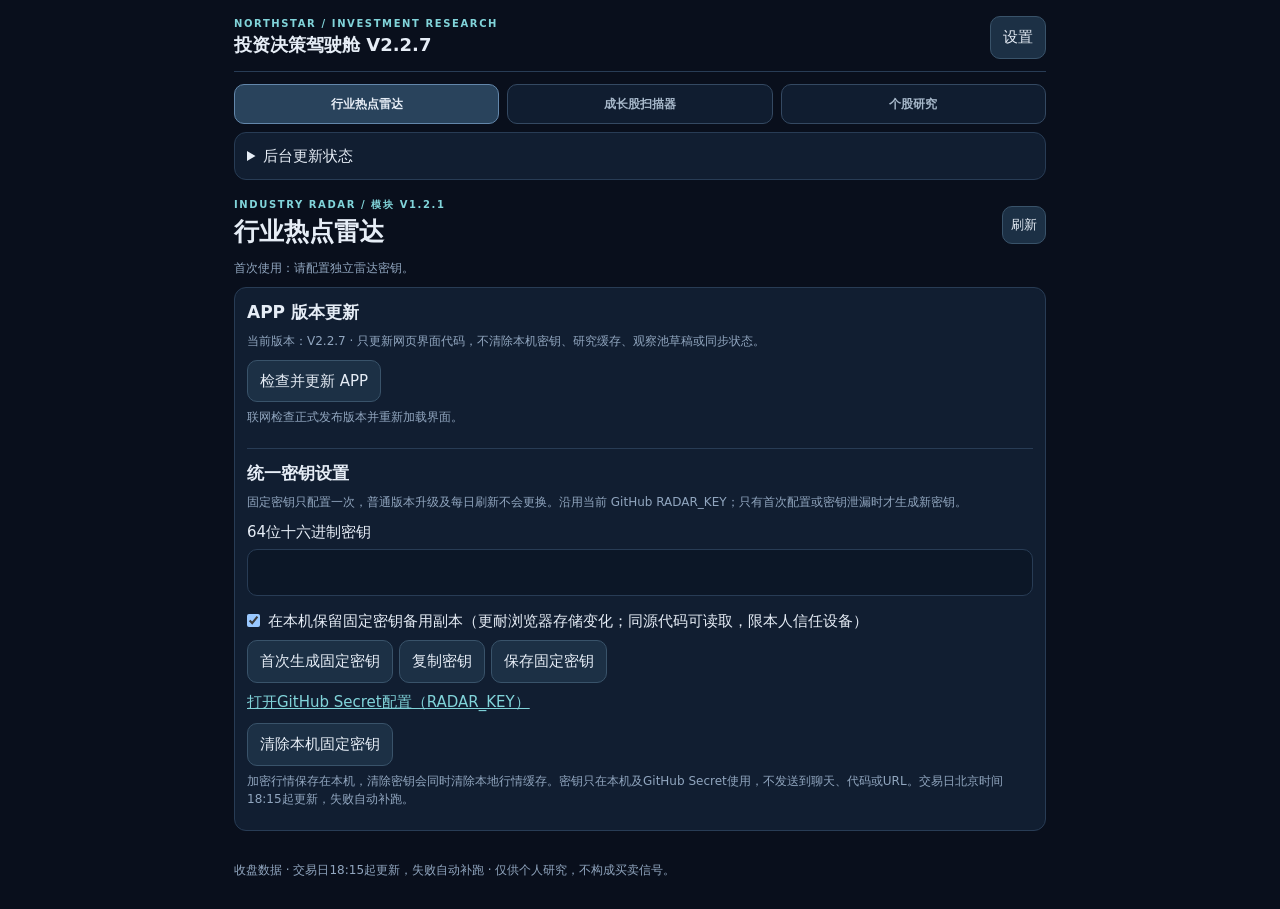
==== commit fe52bb05: "release: V2.2.7 allow authenticated snapshot fallback when GitHub metadata is denied" ====
--- a/index.html
+++ b/index.html
@@ -5,13 +5,13 @@
 <meta name="apple-mobile-web-app-status-bar-style" content="black-translucent">
 <meta name="apple-mobile-web-app-title" content="投资驾驶舱"><meta name="description" content="个人投资研究平台：行业热点雷达、成长股扫描器与个股研究">
 <link rel="manifest" href="./manifest.webmanifest"><link rel="apple-touch-icon" href="./assets/icon-192.png">
-<link rel="icon" href="./assets/icon.svg" type="image/svg+xml"><link rel="stylesheet" href="./radar-ui.css?v=2.2.6">
-<meta name="northstar-app-version" content="2.2.6"><title>投资决策驾驶舱</title></head><body>
-<header class="radar-header"><div><div class="radar-eyebrow">NORTHSTAR / INVESTMENT RESEARCH</div><strong>投资决策驾驶舱 V2.2.6</strong></div><button id="settingsToggle" type="button" aria-label="设置" aria-expanded="false" aria-controls="radarSettings">设置</button></header><nav class="module-nav" aria-label="研究模块"><a href="./index.html" aria-current="page">行业热点雷达</a><a href="./growth.html">成长股扫描器</a><a href="./company.html">个股研究</a></nav>
+<link rel="icon" href="./assets/icon.svg" type="image/svg+xml"><link rel="stylesheet" href="./radar-ui.css?v=2.2.7">
+<meta name="northstar-app-version" content="2.2.7"><title>投资决策驾驶舱</title></head><body>
+<header class="radar-header"><div><div class="radar-eyebrow">NORTHSTAR / INVESTMENT RESEARCH</div><strong>投资决策驾驶舱 V2.2.7</strong></div><button id="settingsToggle" type="button" aria-label="设置" aria-expanded="false" aria-controls="radarSettings">设置</button></header><nav class="module-nav" aria-label="研究模块"><a href="./index.html" aria-current="page">行业热点雷达</a><a href="./growth.html">成长股扫描器</a><a href="./company.html">个股研究</a></nav>
 <main id="radarRoot">
 <div class="radar-row radar-title"><div><div class="radar-eyebrow">INDUSTRY RADAR / 模块 V1.2.1</div><h1>行业热点雷达</h1></div><button id="radarReload" type="button" class="radar-chip">刷新</button></div>
 <p id="radarStatus" class="radar-muted" role="status">读取本机密钥…</p>
-<section id="radarSettings" class="radar-panel" hidden><section aria-labelledby="appUpdateTitle" style="padding-bottom:12px;margin-bottom:12px;border-bottom:1px solid var(--line)"><h2 id="appUpdateTitle">APP 版本更新</h2><p class="radar-muted">当前版本：V<span id="appCurrentVersion">2.2.6</span> · 只更新网页界面代码，不清除本机密钥、研究缓存、观察池草稿或同步状态。</p><button id="appUpdate" type="button">检查并更新 APP</button><p id="appUpdateStatus" class="radar-muted" role="status" aria-live="polite">联网检查正式发布版本并重新加载界面。</p></section><h2>统一密钥设置</h2><p class="radar-muted">固定密钥只配置一次，普通版本升级及每日刷新不会更换。沿用当前 GitHub RADAR_KEY；只有首次配置或密钥泄漏时才生成新密钥。</p><label for="radarKeyInput">64位十六进制密钥</label><input id="radarKeyInput" type="password" autocomplete="off" autocapitalize="off" spellcheck="false"><label style="display:flex;align-items:flex-start;gap:8px;margin:8px 0"><input id="radarRemember" type="checkbox" checked style="width:auto;margin:4px 0">在本机保留固定密钥备用副本（更耐浏览器存储变化；同源代码可读取，限本人信任设备）</label><div class="radar-actions"><button id="radarGenerate" type="button">首次生成固定密钥</button><button id="radarCopy" type="button">复制密钥</button><button id="radarSave" type="button">保存固定密钥</button></div><p><a href="https://github.com/winterous-bot/investment-cockpit/settings/secrets/actions/new" target="_blank" rel="noopener noreferrer">打开GitHub Secret配置（RADAR_KEY）</a></p><button id="radarClear" type="button">清除本机固定密钥</button><p class="radar-muted">加密行情保存在本机，清除密钥会同时清除本地行情缓存。密钥只在本机及GitHub Secret使用，不发送到聊天、代码或URL。交易日北京时间18:15起更新，失败自动补跑。</p></section>
+<section id="radarSettings" class="radar-panel" hidden><section aria-labelledby="appUpdateTitle" style="padding-bottom:12px;margin-bottom:12px;border-bottom:1px solid var(--line)"><h2 id="appUpdateTitle">APP 版本更新</h2><p class="radar-muted">当前版本：V<span id="appCurrentVersion">2.2.7</span> · 只更新网页界面代码，不清除本机密钥、研究缓存、观察池草稿或同步状态。</p><button id="appUpdate" type="button">检查并更新 APP</button><p id="appUpdateStatus" class="radar-muted" role="status" aria-live="polite">联网检查正式发布版本并重新加载界面。</p></section><h2>统一密钥设置</h2><p class="radar-muted">固定密钥只配置一次，普通版本升级及每日刷新不会更换。沿用当前 GitHub RADAR_KEY；只有首次配置或密钥泄漏时才生成新密钥。</p><label for="radarKeyInput">64位十六进制密钥</label><input id="radarKeyInput" type="password" autocomplete="off" autocapitalize="off" spellcheck="false"><label style="display:flex;align-items:flex-start;gap:8px;margin:8px 0"><input id="radarRemember" type="checkbox" checked style="width:auto;margin:4px 0">在本机保留固定密钥备用副本（更耐浏览器存储变化；同源代码可读取，限本人信任设备）</label><div class="radar-actions"><button id="radarGenerate" type="button">首次生成固定密钥</button><button id="radarCopy" type="button">复制密钥</button><button id="radarSave" type="button">保存固定密钥</button></div><p><a href="https://github.com/winterous-bot/investment-cockpit/settings/secrets/actions/new" target="_blank" rel="noopener noreferrer">打开GitHub Secret配置（RADAR_KEY）</a></p><button id="radarClear" type="button">清除本机固定密钥</button><p class="radar-muted">加密行情保存在本机，清除密钥会同时清除本地行情缓存。密钥只在本机及GitHub Secret使用，不发送到聊天、代码或URL。交易日北京时间18:15起更新，失败自动补跑。</p></section>
 <div id="radarContent"><p class="radar-muted">正在读取行业快照…</p></div>
 <footer class="radar-muted">收盘数据 · 交易日18:15起更新，失败自动补跑 · 仅供个人研究，不构成买卖信号。</footer>
-</main><script src="./snapshot-store.js?v=2.2.6" defer></script><script src="./watchlist-link.js?v=2.2.6" defer></script><script src="./radar-view.js?v=2.2.6" defer></script><script src="./industry-radar.js?v=2.2.6" defer></script><script src="./update-status.js?v=2.2.6" defer></script><script src="./app-update.js?v=2.2.6" defer></script></body></html>
+</main><script src="./snapshot-store.js?v=2.2.7" defer></script><script src="./watchlist-link.js?v=2.2.7" defer></script><script src="./radar-view.js?v=2.2.7" defer></script><script src="./industry-radar.js?v=2.2.7" defer></script><script src="./update-status.js?v=2.2.7" defer></script><script src="./app-update.js?v=2.2.7" defer></script></body></html>
